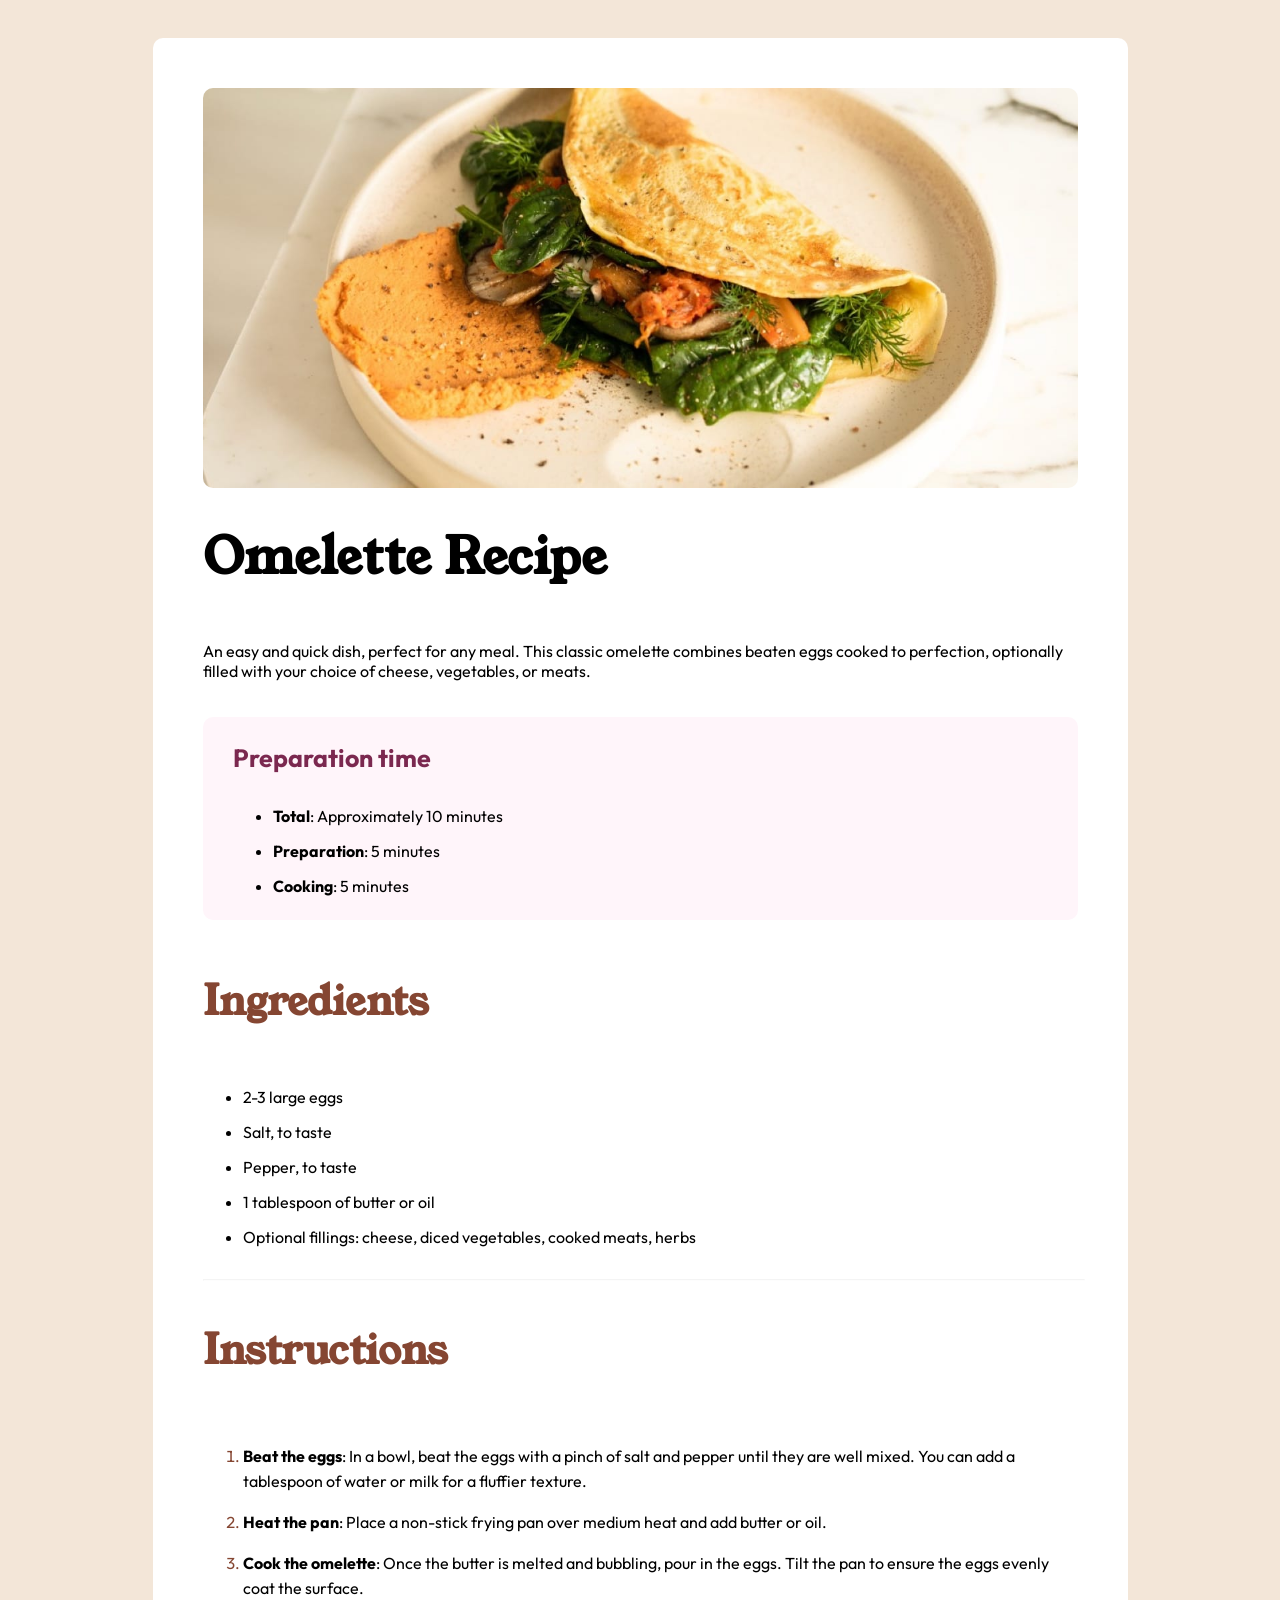
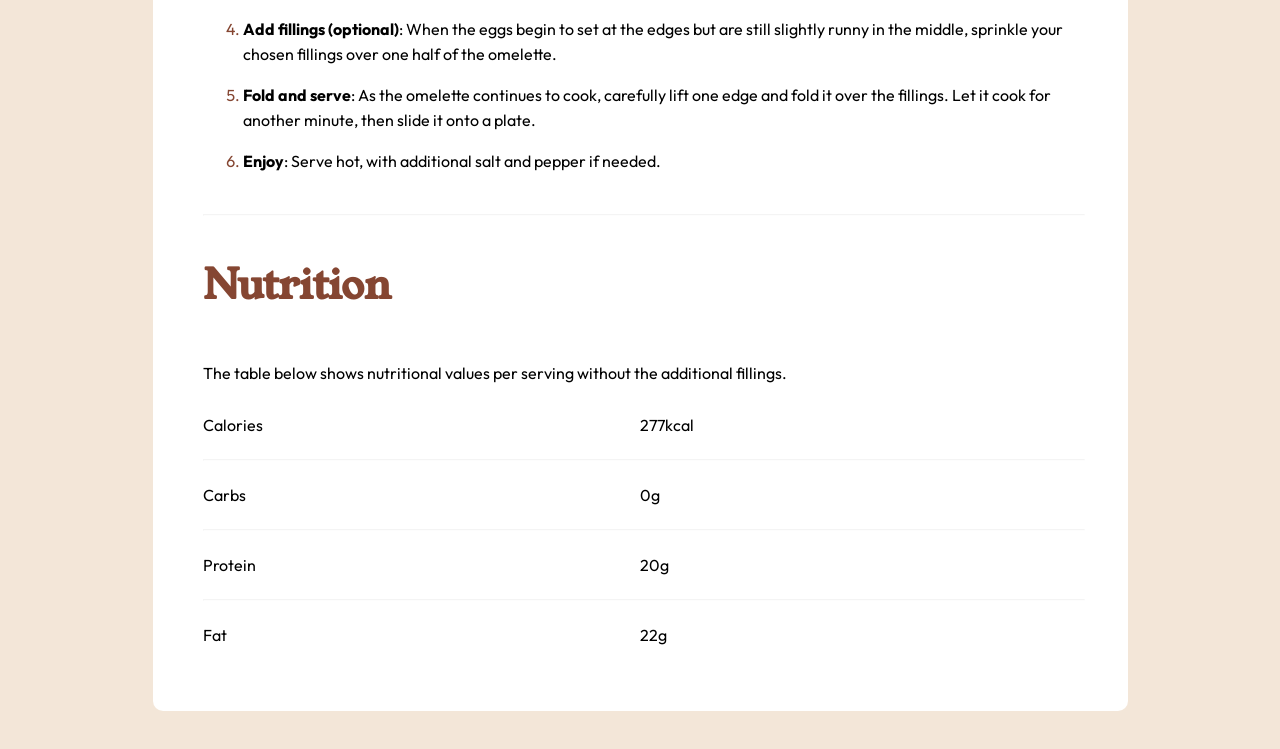
==== recipe-page/index.html @ 676aa99c "first commit" ====
<!DOCTYPE html>
<html lang="en">
<head>
  <meta charset="UTF-8">
  <meta name="viewport" content="width=device-width, initial-scale=1.0"> <!-- displays site properly based on user's device -->
  <link rel="stylesheet" href="style.css">
  <link rel="icon" type="image/png" sizes="32x32" href="./assets/images/favicon-32x32.png">

  <link rel="preconnect" href="https://fonts.googleapis.com">
  <link rel="preconnect" href="https://fonts.gstatic.com" crossorigin>
  <link href="https://fonts.googleapis.com/css2?family=Young+Serif&display=swap" rel="stylesheet">
  <link href="https://fonts.googleapis.com/css2?family=Outfit:wght@100..900&display=swap" rel="stylesheet">
  <title>Frontend Mentor | Recipe page</title>

 
</head>
<body>
  <div class="boxer">

  
  <img src="image-omelette.jpeg" alt="O-mellonete">

  <h1> Omelette Recipe</h1>
  <p>
  An easy and quick dish, perfect for any meal. This classic omelette combines beaten eggs cooked 
  to perfection, optionally filled with your choice of cheese, vegetables, or meats.
  </p>
  <div class="boxin">
    <h3>Preparation time</h3>
    <ul>
      <li><b>Total</b>: Approximately 10 minutes</li>
      <li><b>Preparation</b>: 5 minutes</li>
      <li><b>Cooking</b>: 5 minutes</li>

    </ul>
  </div>
  <h2>Ingredients</h2>
 
  <ul>
  <li>2-3 large eggs</li>
  <li>Salt, to taste</li>
  <li>Pepper, to taste</li>
  <li>1 tablespoon of butter or oil</li>
  <li>Optional fillings: cheese, diced vegetables, cooked meats, herbs</li>
  </ul>
  <hr>
  <h2>Instructions</h2>

  <ol>
  <li><p><b>Beat the eggs</b>: In a bowl, beat the eggs with a pinch of salt and pepper until they are well mixed. 
  You can add a tablespoon of water or milk for a fluffier texture.</p></li>

  <li><p><b>Heat the pan</b>: Place a non-stick frying pan over medium heat and add butter or oil.</p></li>

  <li><p><b>Cook the omelette</b>: Once the butter is melted and bubbling, pour in the eggs. Tilt the pan to ensure 
  the eggs evenly coat the surface.</p></li>

  <li><p><b>Add fillings (optional)</b>: When the eggs begin to set at the edges but are still slightly runny in the 
  middle, sprinkle your chosen fillings over one half of the omelette.</p></li>

  <li><p><b>Fold and serve</b>: As the omelette continues to cook, carefully lift one edge and fold it over the 
  fillings. Let it cook for another minute, then slide it onto a plate.</p></li>

  <li><p><b>Enjoy</b>: Serve hot, with additional salt and pepper if needed.</p></li>

  </ol>

  <hr>
  
  <h2>Nutrition</h2>
  <p>
  The table below shows nutritional values per serving without the additional fillings.
  </p>
<div class = "boxos">
    <div class = "boxis"><p>Calories</p></div>
    <div class = "boxis"><p>277kcal</p></div>
</div>
  <hr>
<div class = "boxos">
    <div class = "boxis"><p>Carbs</p></div>
    <div class = "boxis"><p>0g</p></div>
</div>
<hr>
<div class = "boxos">
    <div class = "boxis"><p>Protein</p></div>
    <div class = "boxis"><p>20g</p></div>
</div>
  <hr>
<div class = "boxos">
    <div class = "boxis"><p>Fat</p></div>
    <div class = "boxis"><p>22g</p></div>
</div>
  </div>
</body>
</html>
---- recipe-page/style.css ----
*{box-sizing: border-box;}
body {
    flex-direction: column;
    display: flex;
    align-items: center;
    justify-content: center;
    background-color: hsl(30, 54%, 90%);
    font-family: "Young Serif";
}

h1{font-size: 50px;


}
h2{
    color: hsl(14, 45%, 36%);
    font-size: 40px;

}
p{
    font-size: 16px;
    font-family: "Outfit";
    color: black;

}
h3{
    color: hsl(332, 51%, 32%);
    font-size: 25px;
    font-family: "Outfit";
}
img{
    align-items: center;
    height: auto;
    max-width: 100%;
    float: right;
    border-radius: 10px;
}
.boxer {
    margin: 30px;
    width: 975px;
    display: flex;
    flex-direction: column;
    justify-content: left;
    background-color: white;
    border-radius:10px;
    padding: 50px;

}


ul{
    list-style-position: outside;
    display: flex;
    flex-direction: column;
    justify-content: left;
    border-radius: 10px;
    font-size: 16px;
    font-family: "Outfit";
    color: black;
    line-height:35px;
}
ol {
  color: hsl(14, 45%, 36%);
  border-radius: 10px;
  font-family: "Outfit";
  line-height:25px;
}

.boxin{
    padding-left: 30px;
    background-color:hsl(330, 100%, 98%);
    padding-right: 30px;
    margin-top: 20px;
    margin-bottom: 20px;
    border-radius: 10px;
}
.boxos{
    display:flex;
    width: 100%;
    flex-direction: row;
    justify-content: space-between;


}
.boxis{
    width: 50%;
    text-align: left;
}
hr{
    width: 100.8%;
    opacity: 10%;
}
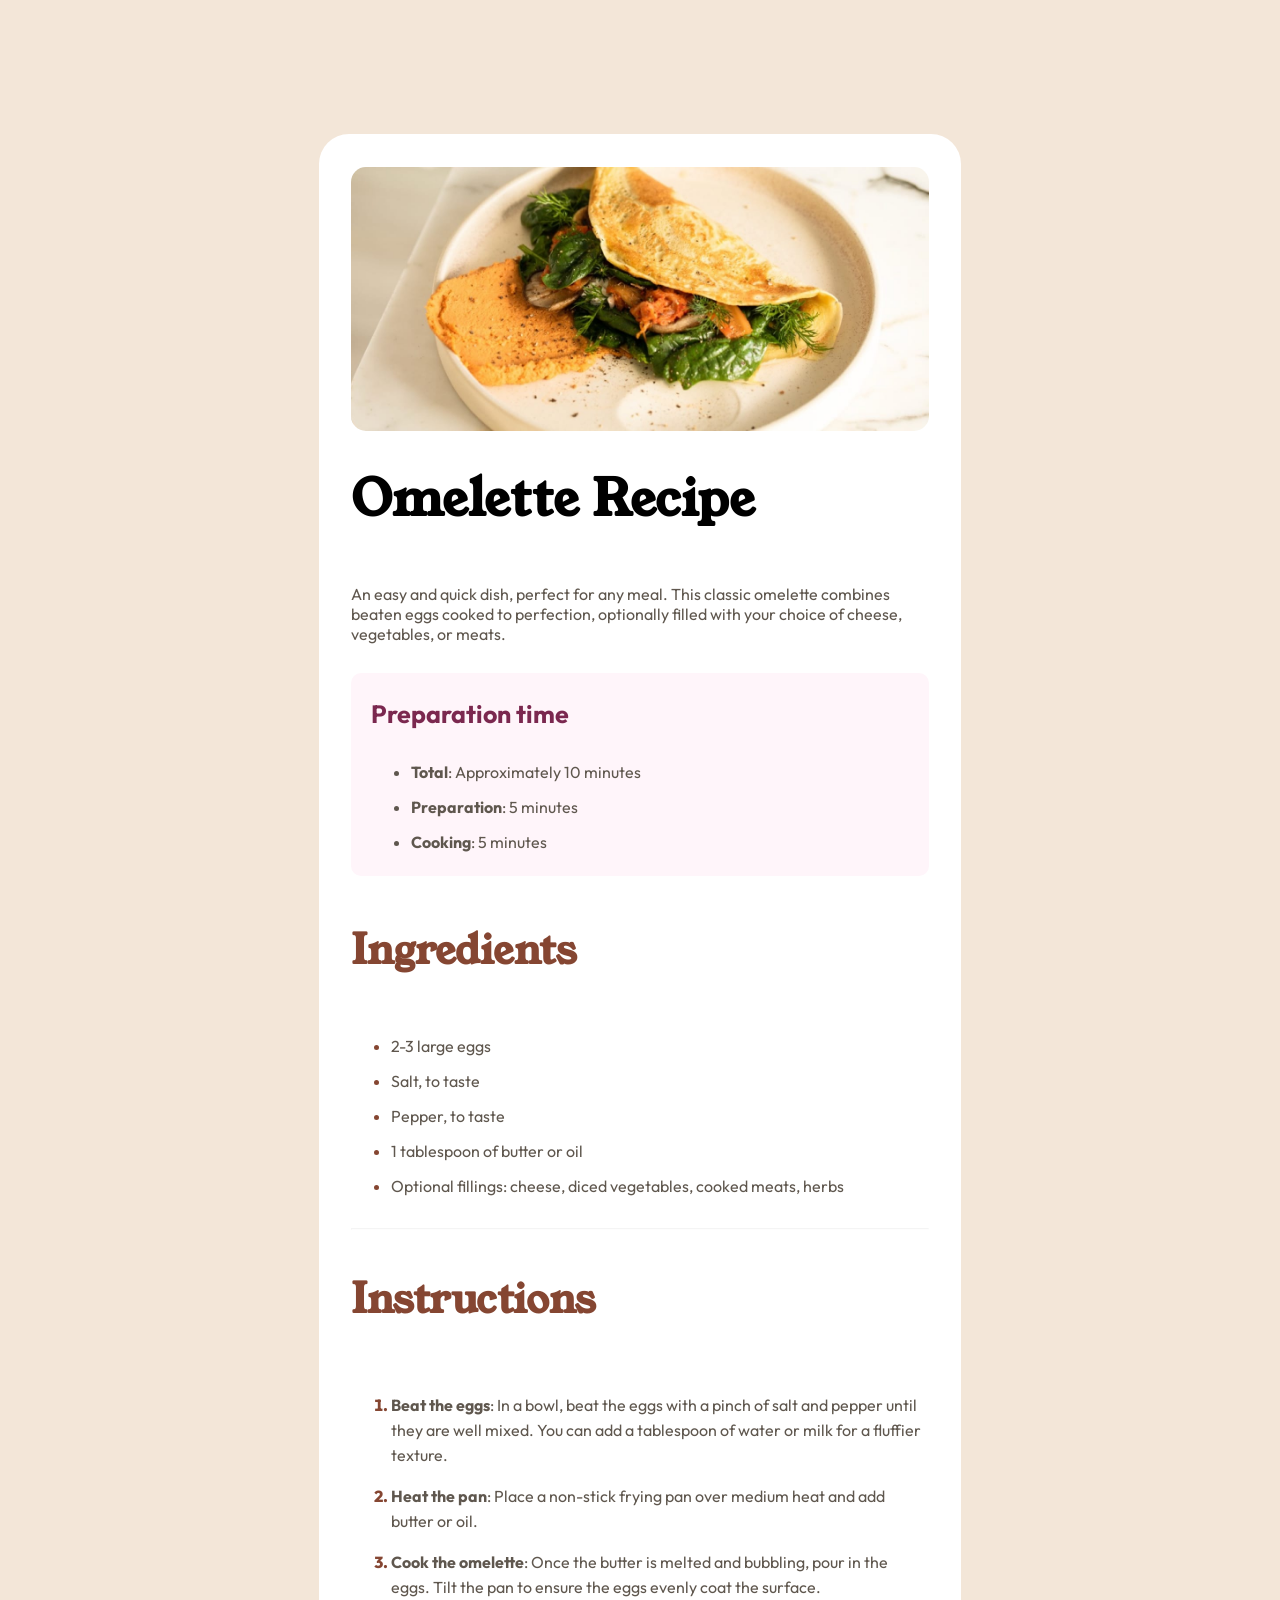
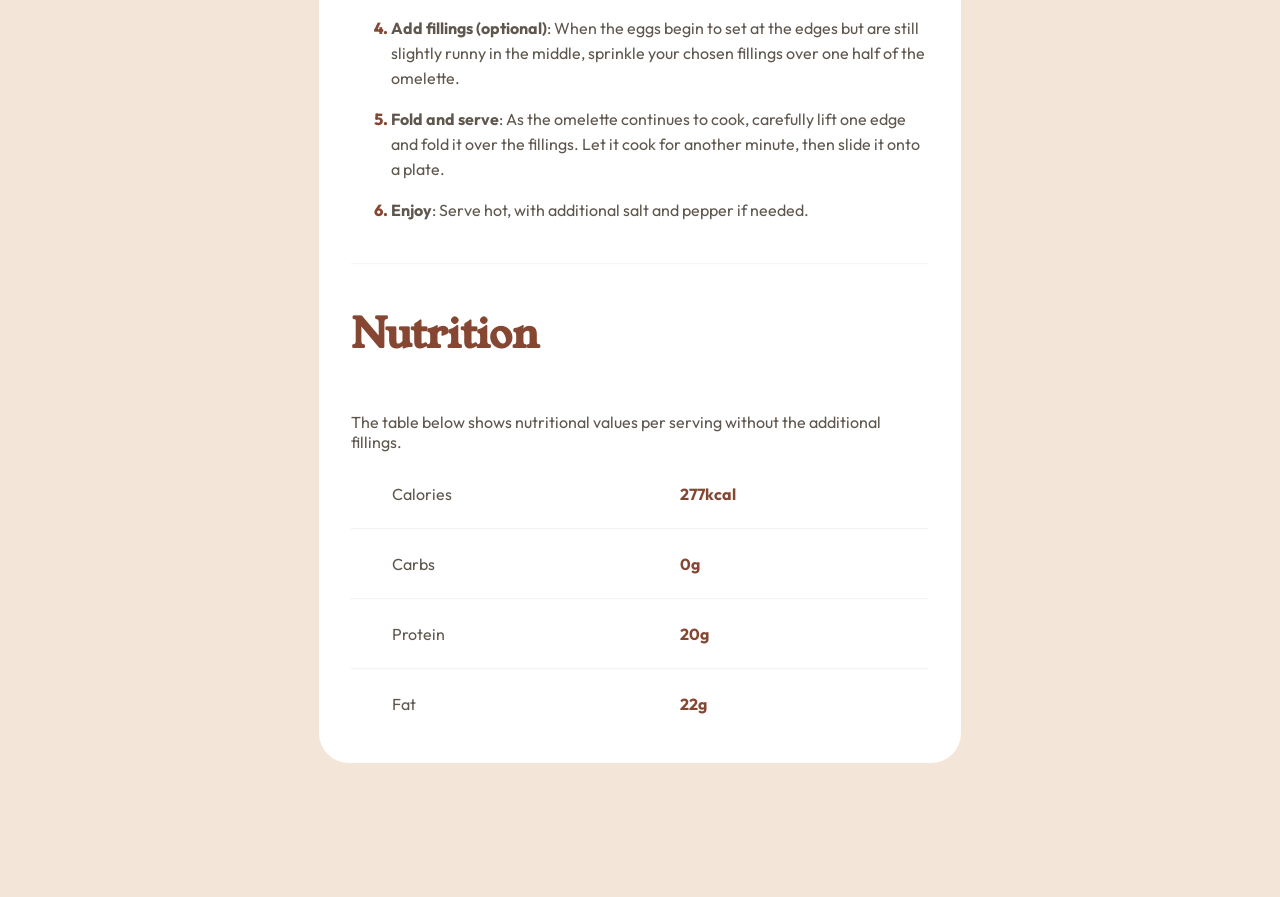
==== commit 08fb20a9: "nic" ====
--- a/recipe-page/index.html
+++ b/recipe-page/index.html
@@ -27,7 +27,7 @@
   </p>
   <div class="boxin">
     <h3>Preparation time</h3>
-    <ul>
+    <ul class="ul2">
       <li><b>Total</b>: Approximately 10 minutes</li>
       <li><b>Preparation</b>: 5 minutes</li>
       <li><b>Cooking</b>: 5 minutes</li>
@@ -36,7 +36,7 @@
   </div>
   <h2>Ingredients</h2>
  
-  <ul>
+  <ul class="ul1">
   <li>2-3 large eggs</li>
   <li>Salt, to taste</li>
   <li>Pepper, to taste</li>
@@ -73,22 +73,22 @@
   </p>
 <div class = "boxos">
     <div class = "boxis"><p>Calories</p></div>
-    <div class = "boxis"><p>277kcal</p></div>
+    <div class = "boxis"><p class="par"><b>277kcal</b></p></div>
 </div>
   <hr>
 <div class = "boxos">
     <div class = "boxis"><p>Carbs</p></div>
-    <div class = "boxis"><p>0g</p></div>
+    <div class = "boxis"><p class="par"><b>0g</b></p></div>
 </div>
 <hr>
 <div class = "boxos">
     <div class = "boxis"><p>Protein</p></div>
-    <div class = "boxis"><p>20g</p></div>
+    <div class = "boxis"><p class="par"><b>20g</b></p></div>
 </div>
   <hr>
 <div class = "boxos">
     <div class = "boxis"><p>Fat</p></div>
-    <div class = "boxis"><p>22g</p></div>
+    <div class = "boxis"><p class="par"><b>22g</b></p></div>
 </div>
   </div>
 </body>
--- a/recipe-page/style.css
+++ b/recipe-page/style.css
@@ -8,24 +8,23 @@
     font-family: "Young Serif";
 }
 
-h1{font-size: 50px;
-
-
+h1{font-size: 3.125em;
+    
 }
 h2{
     color: hsl(14, 45%, 36%);
-    font-size: 40px;
+    font-size: 2.5em;
 
 }
 p{
-    font-size: 16px;
+    font-size: 1em;
     font-family: "Outfit";
-    color: black;
+    color: hsl(30, 10%, 34%);
 
 }
 h3{
     color: hsl(332, 51%, 32%);
-    font-size: 25px;
+    font-size: 1.5625em;
     font-family: "Outfit";
 }
 img{
@@ -33,45 +32,57 @@
     height: auto;
     max-width: 100%;
     float: right;
-    border-radius: 10px;
+    border-radius: 15px;
 }
 .boxer {
-    margin: 30px;
-    width: 975px;
+    margin: 10%;
+    width: 50.8%;
     display: flex;
     flex-direction: column;
     justify-content: left;
     background-color: white;
-    border-radius:10px;
-    padding: 50px;
+    border-radius:30px;
+    padding: 2.56410256410256410256410256410256410256410256410256410256410255%;
 
 }
 
 
-ul{
+.ul1{
     list-style-position: outside;
     display: flex;
     flex-direction: column;
     justify-content: left;
     border-radius: 10px;
-    font-size: 16px;
+    font-size: 1em;
     font-family: "Outfit";
-    color: black;
-    line-height:35px;
+    line-height:2.1875em;
+    color: hsl(30, 10%, 34%);
+    li::marker {color: hsl(14, 45%, 36%)};
+}
+.ul2{
+    list-style-position: outside;
+    display: flex;
+    flex-direction: column;
+    justify-content: left;
+    border-radius: 10px;
+    font-size: 1em;
+    font-family: "Outfit";
+    line-height:2.1875em;
+    color: hsl(30, 10%, 34%);
 }
 ol {
-  color: hsl(14, 45%, 36%);
   border-radius: 10px;
   font-family: "Outfit";
-  line-height:25px;
+  line-height:1.5625em;
+  li::marker {color: hsl(14, 45%, 36%); font-weight: 800};
 }
 
 .boxin{
-    padding-left: 30px;
+    padding-left: 3.42857142857142857142857142857142857142857142857142857142857142%;
     background-color:hsl(330, 100%, 98%);
-    padding-right: 30px;
-    margin-top: 20px;
-    margin-bottom: 20px;
+    padding-right: 3.42857142857142857142857142857142857142857142857142857142857142%;
+    margin-top: 2.28571428571428571428571428571428571428571428571428571428571428%;
+    margin-bottom: 2.28571428571428571428571428571428571428571428571428571428571428%;
     border-radius: 10px;
 }
 .boxos{
@@ -79,14 +90,18 @@
     width: 100%;
     flex-direction: row;
     justify-content: space-between;
-
-
 }
 .boxis{
     width: 50%;
     text-align: left;
+    margin-left: 7%;
 }
+
+.par{
+    color: hsl(14, 45%, 36%)
+}
+
 hr{
-    width: 100.8%;
+    width: 100%;
     opacity: 10%;
 }
